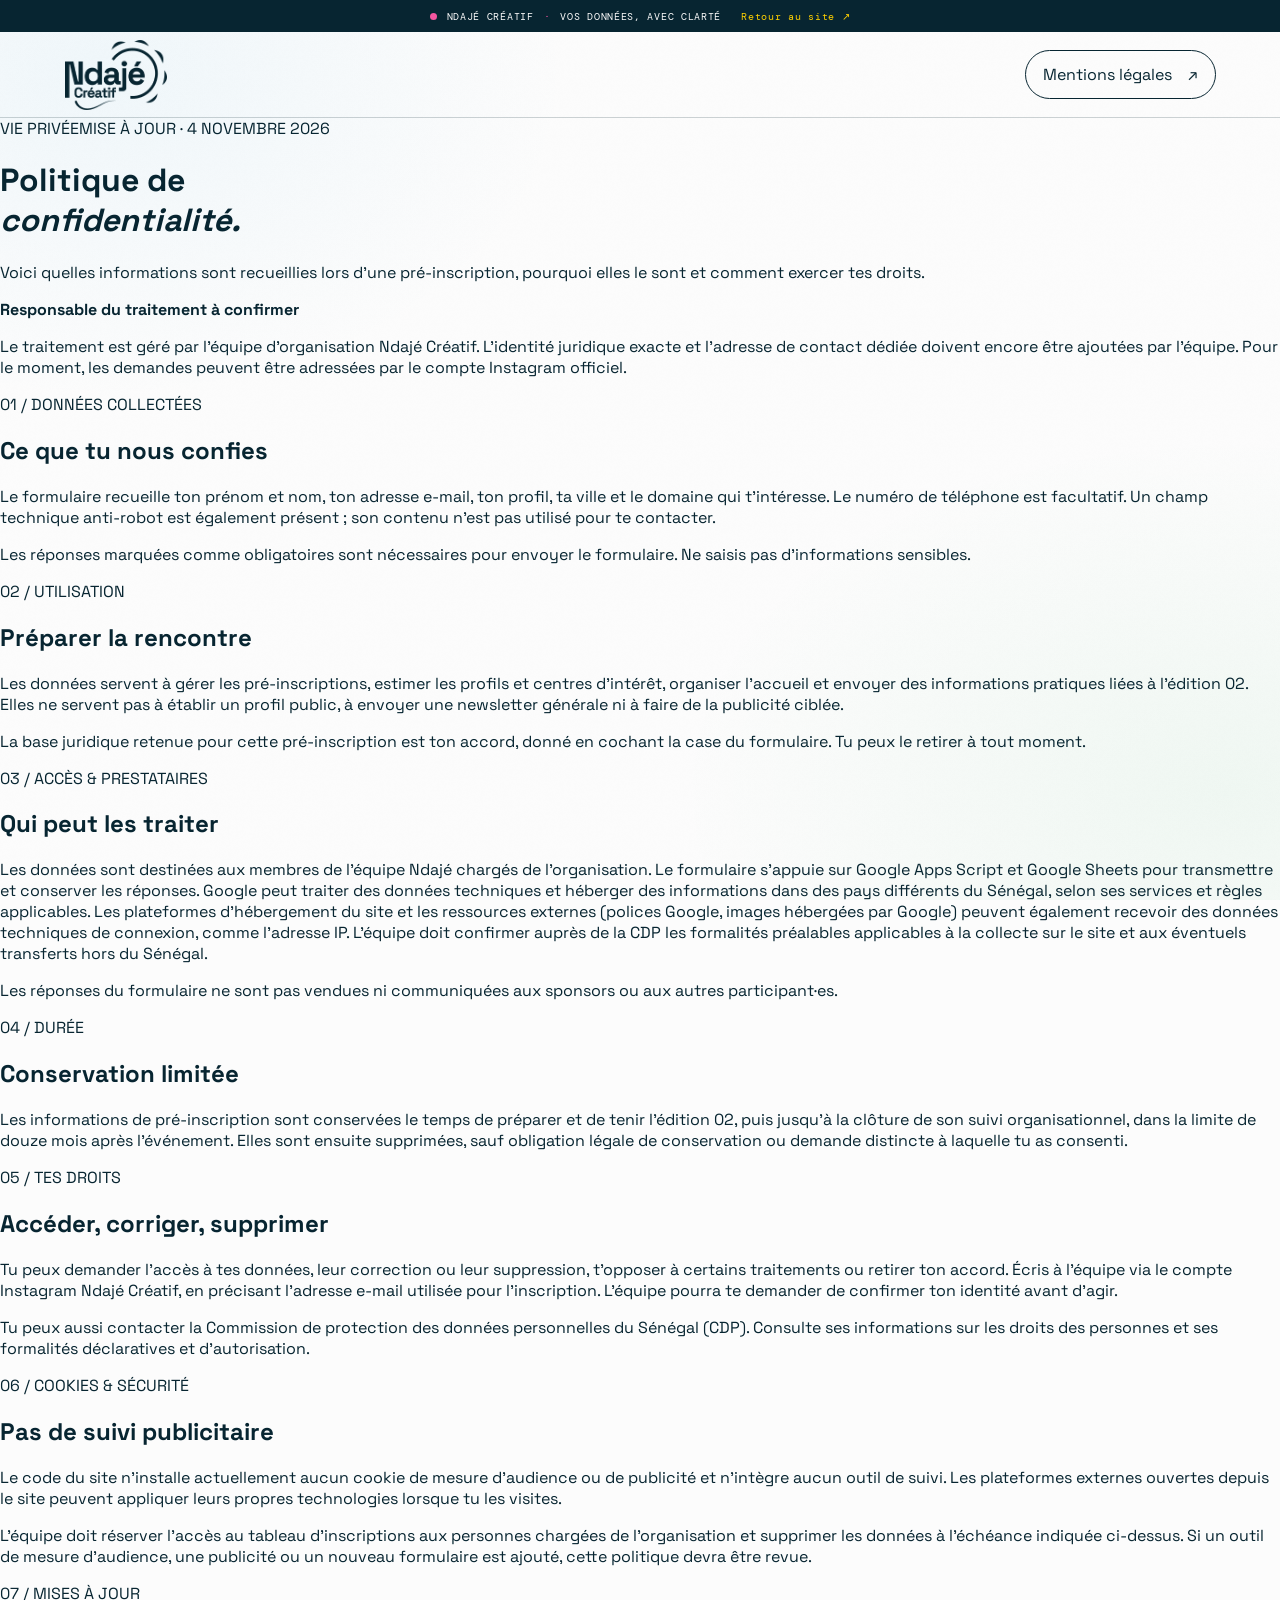
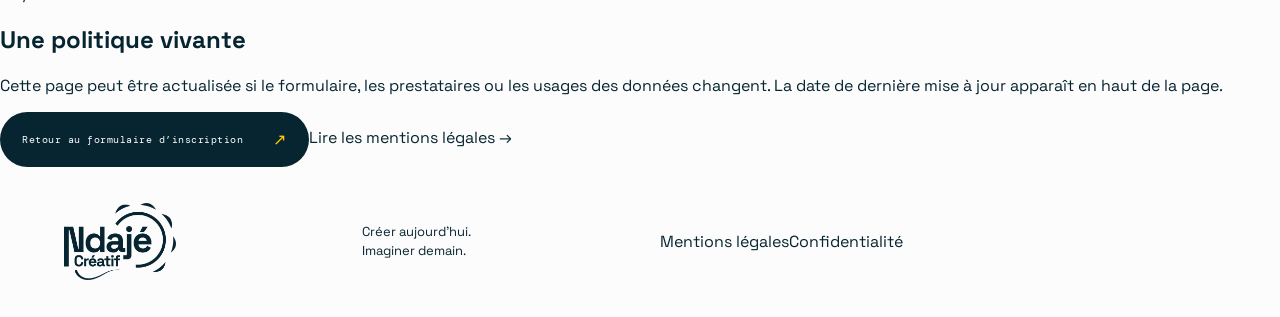
==== confidentialite.html @ 8e566f30 "Add privacy policy page" ====
<!doctype html>
<html lang="fr">
<head>
  <meta charset="utf-8">
  <meta name="viewport" content="width=device-width, initial-scale=1">
  <meta name="theme-color" content="#072531">
  <meta name="description" content="Politique de confidentialité et données collectées pour les pré-inscriptions Ndajé Créatif.">
  <title>Confidentialité — Ndajé Créatif</title>
  <link rel="icon" type="image/png" sizes="256x256" href="assets/favicon.png">
  <link rel="preconnect" href="https://fonts.googleapis.com">
  <link rel="preconnect" href="https://fonts.gstatic.com" crossorigin>
  <link href="https://fonts.googleapis.com/css2?family=DM+Mono:wght@400;500&family=Space+Grotesk:wght@400;500;600;700&display=swap" rel="stylesheet">
  <link rel="stylesheet" href="styles.css">
  <link rel="stylesheet" href="photos.css">
  <link rel="stylesheet" href="legal.css">
</head>
<body class="legal-page">
  <div class="announcement"><span class="dot"></span> NDAJÉ CRÉATIF <span class="announce-divider">·</span> VOS DONNÉES, AVEC CLARTÉ <a href="index.html">Retour au site ↗</a></div>
  <header class="site-header legal-header"><a class="wordmark" href="index.html" aria-label="Ndajé Créatif, accueil"><img src="assets/ndaje-logo.png" alt="Ndajé Créatif"></a><a class="nav-cta" href="mentions-legales.html">Mentions légales <span aria-hidden="true">↗</span></a></header>
  <main class="legal-main">
    <div class="legal-kicker"><span>VIE PRIVÉE</span><span>MISE À JOUR · 4 NOVEMBRE 2026</span></div>
    <h1>Politique de<br><em>confidentialité.</em></h1>
    <p class="legal-intro">Voici quelles informations sont recueillies lors d’une pré-inscription, pourquoi elles le sont et comment exercer tes droits.</p>
    <aside class="legal-notice"><strong>Responsable du traitement à confirmer</strong><p>Le traitement est géré par l’équipe d’organisation Ndajé Créatif. L’identité juridique exacte et l’adresse de contact dédiée doivent encore être ajoutées par l’équipe. Pour le moment, les demandes peuvent être adressées par le <a href="https://www.instagram.com/ndajecreatif/" target="_blank" rel="noopener noreferrer">compte Instagram officiel</a>.</p></aside>
    <section class="legal-block"><span>01 / DONNÉES COLLECTÉES</span><div><h2>Ce que tu nous confies</h2><p>Le formulaire recueille ton prénom et nom, ton adresse e-mail, ton profil, ta ville et le domaine qui t’intéresse. Le numéro de téléphone est facultatif. Un champ technique anti-robot est également présent ; son contenu n’est pas utilisé pour te contacter.</p><p>Les réponses marquées comme obligatoires sont nécessaires pour envoyer le formulaire. Ne saisis pas d’informations sensibles.</p></div></section>
    <section class="legal-block"><span>02 / UTILISATION</span><div><h2>Préparer la rencontre</h2><p>Les données servent à gérer les pré-inscriptions, estimer les profils et centres d’intérêt, organiser l’accueil et envoyer des informations pratiques liées à l’édition 02. Elles ne servent pas à établir un profil public, à envoyer une newsletter générale ni à faire de la publicité ciblée.</p><p>La base juridique retenue pour cette pré-inscription est ton accord, donné en cochant la case du formulaire. Tu peux le retirer à tout moment.</p></div></section>
    <section class="legal-block"><span>03 / ACCÈS & PRESTATAIRES</span><div><h2>Qui peut les traiter</h2><p>Les données sont destinées aux membres de l’équipe Ndajé chargés de l’organisation. Le formulaire s’appuie sur Google Apps Script et Google Sheets pour transmettre et conserver les réponses. Google peut traiter des données techniques et héberger des informations dans des pays différents du Sénégal, selon ses services et règles applicables. Les plateformes d’hébergement du site et les ressources externes (polices Google, images hébergées par Google) peuvent également recevoir des données techniques de connexion, comme l’adresse IP. L’équipe doit confirmer auprès de la CDP les formalités préalables applicables à la collecte sur le site et aux éventuels transferts hors du Sénégal.</p><p>Les réponses du formulaire ne sont pas vendues ni communiquées aux sponsors ou aux autres participant·es.</p></div></section>
    <section class="legal-block"><span>04 / DURÉE</span><div><h2>Conservation limitée</h2><p>Les informations de pré-inscription sont conservées le temps de préparer et de tenir l’édition 02, puis jusqu’à la clôture de son suivi organisationnel, dans la limite de douze mois après l’événement. Elles sont ensuite supprimées, sauf obligation légale de conservation ou demande distincte à laquelle tu as consenti.</p></div></section>
    <section class="legal-block"><span>05 / TES DROITS</span><div><h2>Accéder, corriger, supprimer</h2><p>Tu peux demander l’accès à tes données, leur correction ou leur suppression, t’opposer à certains traitements ou retirer ton accord. Écris à l’équipe via le <a href="https://www.instagram.com/ndajecreatif/" target="_blank" rel="noopener noreferrer">compte Instagram Ndajé Créatif</a>, en précisant l’adresse e-mail utilisée pour l’inscription. L’équipe pourra te demander de confirmer ton identité avant d’agir.</p><p>Tu peux aussi contacter la <a href="https://www.cdp.sn/" target="_blank" rel="noopener noreferrer">Commission de protection des données personnelles du Sénégal (CDP)</a>. Consulte ses <a href="https://www.cdp.sn/particulier/comprendre-vos-droits" target="_blank" rel="noopener noreferrer">informations sur les droits des personnes</a> et ses <a href="https://www.cdp.sn/conformite/formalites" target="_blank" rel="noopener noreferrer">formalités déclaratives et d’autorisation</a>.</p></div></section>
    <section class="legal-block"><span>06 / COOKIES & SÉCURITÉ</span><div><h2>Pas de suivi publicitaire</h2><p>Le code du site n’installe actuellement aucun cookie de mesure d’audience ou de publicité et n’intègre aucun outil de suivi. Les plateformes externes ouvertes depuis le site peuvent appliquer leurs propres technologies lorsque tu les visites.</p><p>L’équipe doit réserver l’accès au tableau d’inscriptions aux personnes chargées de l’organisation et supprimer les données à l’échéance indiquée ci-dessus. Si un outil de mesure d’audience, une publicité ou un nouveau formulaire est ajouté, cette politique devra être revue.</p></div></section>
    <section class="legal-block"><span>07 / MISES À JOUR</span><div><h2>Une politique vivante</h2><p>Cette page peut être actualisée si le formulaire, les prestataires ou les usages des données changent. La date de dernière mise à jour apparaît en haut de la page.</p></div></section>
    <div class="legal-end"><a class="button-link" href="index.html#inscription">Retour au formulaire d’inscription <span aria-hidden="true">↗</span></a><a class="legal-back" href="mentions-legales.html">Lire les mentions légales →</a></div>
  </main>
  <footer class="site-footer legal-footer"><a class="wordmark" href="index.html"><img src="assets/ndaje-logo.png" alt="Ndajé Créatif"></a><p>Créer aujourd’hui.<br>Imaginer demain.</p><nav class="footer-legal" aria-label="Informations légales"><a href="mentions-legales.html">Mentions légales</a><a href="confidentialite.html" aria-current="page">Confidentialité</a></nav></footer>
</body>
</html>
---- styles.css ----
:root{--paper:#f5f0e9;--ink:#17151b;--pink:#f456a0;--yellow:#f4ef39;--blue:#5555e7;--green:#61e8ad;--line:rgba(23,21,27,.2);--mono:"DM Mono",monospace;--display:"Space Grotesk",Arial,sans-serif}*{box-sizing:border-box}html{scroll-behavior:smooth}body{margin:0;background:var(--paper);color:var(--ink);font-family:var(--display);-webkit-font-smoothing:antialiased}a{color:inherit;text-decoration:none}.announcement{min-height:32px;background:var(--ink);color:var(--paper);display:flex;align-items:center;justify-content:center;gap:10px;padding:6px 16px;font:10px var(--mono);letter-spacing:.07em}.announcement a{color:var(--yellow);margin-left:10px}.dot{width:7px;height:7px;background:var(--pink);border-radius:50%}.announce-divider{color:var(--pink)}.site-header{height:86px;padding:0 5vw;display:flex;align-items:center;justify-content:space-between;border-bottom:1px solid var(--line);position:relative;z-index:5}.wordmark{font-weight:700;font-size:21px;line-height:.78;letter-spacing:-1.7px}.wordmark span{color:var(--pink);font-size:14px;vertical-align:top;margin-left:3px}.main-nav{display:flex;align-items:center;gap:clamp(20px,3.6vw,58px);font-size:13px;font-weight:600}.main-nav a:not(.nav-cta):hover,.text-link:hover{color:var(--blue)}.nav-cta{border:1px solid var(--ink);padding:13px 17px;border-radius:30px}.nav-cta span{margin-left:12px}.menu-toggle{display:none}.hero{min-height:660px;padding:30px 5vw 24px;position:relative;overflow:hidden;display:flex;flex-direction:column}.hero-topline,.hero-foot,.section-label{font:10px var(--mono);letter-spacing:.08em;display:flex;justify-content:space-between;position:relative;z-index:2}.hero-copy{position:relative;z-index:2;margin:auto 0;width:64%}.eyebrow{font:10px var(--mono);letter-spacing:.1em;margin:0 0 17px}.hero h1{font-size:clamp(76px,12vw,178px);line-height:.79;letter-spacing:-.105em;margin:0;font-weight:700;position:relative}.outline-word{color:transparent;-webkit-text-stroke:2px var(--ink)}.asterisk{font-size:.37em;color:var(--pink);vertical-align:top;letter-spacing:0;margin-left:10px}.hero-bottom{display:flex;align-items:center;gap:6vw;margin-top:42px}.hero-bottom p{font-size:15px;line-height:1.5;max-width:295px;margin:0}.round-link{width:82px;height:82px;background:var(--yellow);border-radius:50%;display:flex;align-items:center;justify-content:center;position:relative;font-size:10px;line-height:1.15;text-align:center;transform:rotate(-10deg);transition:transform .25s}.round-link:hover{transform:rotate(0) scale(1.07)}.round-link b{position:absolute;bottom:8px;font-size:18px}.hero-art{position:absolute;width:47vw;height:470px;right:-3vw;top:113px;transform:rotate(-8deg)}.art-sun{width:290px;height:290px;border-radius:50%;position:absolute;right:14%;top:14%;background:var(--pink)}.art-orbit{position:absolute;border:1px solid var(--ink);border-radius:50%;width:100%;height:48%;top:35%;left:-2%;transform:rotate(28deg)}.orbit-two{transform:rotate(-31deg);height:62%;top:26%;left:2%;border-style:dashed}.art-word{position:absolute;font-size:clamp(24px,4.6vw,66px);font-weight:700;letter-spacing:-.08em}.word-one{top:27%;left:12%;transform:rotate(-16deg)}.word-two{bottom:16%;right:2%;color:var(--blue);transform:rotate(8deg)}.art-sticker{position:absolute;top:8%;right:2%;background:var(--yellow);padding:17px 20px;border-radius:50%;font:9px/1.45 var(--mono);text-align:center;transform:rotate(10deg)}.art-sticker span{font-size:18px;display:block}.art-star{position:absolute;left:15%;bottom:4%;font-size:58px;color:var(--blue)}.hero-foot{margin-top:auto}.section-pad{padding:38px 5vw 100px}.section-label{border-top:1px solid var(--line);padding-top:13px}.intro{padding-top:38px;padding-bottom:80px}.intro-grid{display:grid;grid-template-columns:1.2fr .8fr;gap:10%;padding:90px 0 86px;align-items:center}.intro h2,.experience h2,.edition h2,.next-content h2{font-size:clamp(52px,8vw,112px);line-height:.86;letter-spacing:-.09em;margin:0}.intro h2 em,.next-content h2 em{font-style:normal;color:var(--blue)}.intro-copy{max-width:410px}.lead{font-size:clamp(20px,2.3vw,29px);line-height:1.2;letter-spacing:-.045em;margin:0 0 18px}.intro-copy>p:not(.lead),.edition-content>p:not(.lead){font-size:14px;line-height:1.7;max-width:410px}.text-link{display:inline-flex;align-items:center;gap:18px;font:10px var(--mono);letter-spacing:.04em;border-bottom:1px solid currentColor;padding:12px 0 8px;margin-top:19px}.text-link span{font-size:16px}.marquee{background:var(--pink);overflow:hidden;white-space:nowrap;padding:16px 0;font-size:18px;font-weight:700;letter-spacing:.02em;margin:0 -5vw}.marquee div{animation:marquee 24s linear infinite}.marquee b{color:var(--paper);padding:0 20px}@keyframes marquee{to{transform:translateX(-25%)}}.experience{background:var(--ink);color:var(--paper);padding-bottom:92px}.light{border-color:rgba(245,240,233,.27)}.experience-head{display:flex;align-items:flex-end;justify-content:space-between;padding:72px 0 50px}.experience h2 span{color:var(--yellow)}.experience-head>p{font-size:14px;line-height:1.6;margin:0 6% 4px 0}.experience-grid{display:grid;grid-template-columns:repeat(3,1fr);gap:14px}.exp-card{min-height:370px;padding:20px 22px 18px;color:var(--ink);display:flex;flex-direction:column;position:relative;overflow:hidden}.exp-pink{background:var(--pink)}.exp-yellow{background:var(--yellow)}.exp-blue{background:#9290ff}.card-index,.card-bottom{font:9px var(--mono);letter-spacing:.06em}.card-symbol{font-size:66px;line-height:1;margin:37px 0 15px}.exp-card h3{font-size:clamp(24px,3vw,39px);line-height:.96;letter-spacing:-.07em;margin:0 0 12px}.exp-card p{font-size:13px;line-height:1.5;max-width:260px;margin:0}.card-bottom{margin-top:auto;padding-top:22px}.experience-note{font:10px var(--mono);letter-spacing:.07em;margin-top:25px;display:flex;align-items:center;gap:10px}.experience-note span{color:var(--pink);font-size:18px}.edition{padding-bottom:92px}.edition-grid{display:grid;grid-template-columns:1fr 1fr;gap:10%;padding:74px 0 58px;align-items:center}.edition-title{position:relative}.edition-title h2{font-size:clamp(72px,12vw,156px)}.edition-title h2 span{color:var(--pink)}.edition-stamp{position:absolute;left:48%;top:42%;width:106px;height:106px;border:1px solid var(--ink);border-radius:50%;display:flex;align-items:center;justify-content:center;flex-direction:column;text-align:center;font:9px/1.4 var(--mono);transform:rotate(12deg)}.edition-stamp b{font-size:20px;color:var(--blue)}.edition-content{padding-top:20px}.memory-strip{display:grid;grid-template-columns:repeat(4,1fr);gap:10px}.memory-tile{height:210px;padding:14px;display:flex;flex-direction:column;justify-content:space-between;position:relative;overflow:hidden}.memory-tile>span{font:9px var(--mono)}.memory-tile b{font-size:clamp(17px,2.5vw,31px);line-height:.95;letter-spacing:-.06em;position:relative;z-index:1}.memory-tile i{font-style:normal;font-size:92px;position:absolute;right:-5px;bottom:8px;opacity:.2}.tile-1{background:var(--yellow)}.tile-2{background:var(--blue);color:white}.tile-3{background:var(--green)}.tile-4{background:var(--pink)}.next-edition{background:var(--yellow);min-height:610px;position:relative;overflow:hidden;display:flex;flex-direction:column}.next-edition .section-label{border-color:rgba(23,21,27,.35)}.next-content{margin:auto;max-width:680px;text-align:center;padding:70px 0;position:relative;z-index:1}.next-content .eyebrow{margin-bottom:24px}.next-content h2{font-size:clamp(65px,10vw,130px)}.next-content p:not(.eyebrow){max-width:430px;margin:25px auto;font-size:15px;line-height:1.6}.button-link{display:inline-flex;gap:30px;align-items:center;background:var(--ink);color:var(--paper);padding:17px 22px;border-radius:40px;font:10px var(--mono);letter-spacing:.05em;transition:transform .2s}.button-link:hover{transform:translateY(-3px)}.button-link span{color:var(--yellow);font-size:16px}.next-content small{display:block;font:9px var(--mono);margin-top:18px;letter-spacing:.06em}.next-shape{position:absolute;line-height:1}.shape-a{font-size:210px;color:var(--pink);left:-30px;top:25%}.shape-b{font-size:230px;color:var(--blue);right:-20px;bottom:7%;transform:rotate(-15deg)}.next-bottom{display:flex;justify-content:space-between;font:9px var(--mono);letter-spacing:.07em}.site-footer{padding:36px 5vw;display:grid;grid-template-columns:1fr 1fr 2fr;align-items:center;gap:20px;background:var(--paper)}.site-footer>p{font-size:13px;line-height:1.4}.footer-links{display:flex;justify-content:flex-end;gap:22px;font:9px var(--mono)}.footer-note{grid-column:1/-1;border-top:1px solid var(--line);padding-top:12px;font:9px var(--mono);letter-spacing:.07em}
@media(max-width:760px){.announcement{font-size:8px;gap:6px}.announcement a{margin-left:2px}.site-header{height:72px;padding:0 6vw}.menu-toggle{display:flex;align-items:center;gap:5px;flex-direction:column;background:none;border:0;font:9px var(--mono);padding:8px;z-index:7}.menu-toggle span{width:23px;height:1px;background:var(--ink)}.main-nav{display:none;position:absolute;top:71px;left:0;right:0;background:var(--paper);padding:24px 6vw 30px;align-items:flex-start;flex-direction:column;border-bottom:1px solid var(--line);gap:21px}.main-nav.is-open{display:flex}.nav-cta{margin-top:4px}.hero{min-height:0;padding:24px 6vw 20px}.hero-topline,.hero-foot{font-size:8px}.hero-copy{width:100%;margin:48px 0 30px}.hero h1{font-size:clamp(61px,14.3vw,100px);line-height:.84;letter-spacing:-.09em}.hero-bottom{margin-top:24px;justify-content:space-between;gap:14px}.hero-bottom p{font-size:13px;max-width:245px}.round-link{width:66px;height:66px;flex:none;font-size:9px}.section-pad{padding:30px 6vw 72px}.section-label{font-size:8px;gap:12px}.intro-grid{grid-template-columns:1fr;gap:28px;padding:63px 0}.intro h2,.experience h2,.edition h2,.next-content h2{font-size:clamp(53px,13.7vw,84px)}.intro-copy{max-width:100%}.lead{font-size:22px}.marquee{font-size:15px}.experience-head{padding:60px 0 36px;align-items:flex-start;flex-direction:column;gap:24px}.experience-head>p{margin:0}.experience-grid{grid-template-columns:1fr}.exp-card{min-height:300px;padding:17px}.card-symbol{font-size:54px;margin:25px 0 13px}.exp-card h3{font-size:34px}.edition-grid{grid-template-columns:1fr;gap:34px;padding:56px 0 38px}.edition-title h2{font-size:clamp(78px,20vw,120px)}.edition-stamp{left:52%;top:43%;width:82px;height:82px;font-size:7px}.edition-stamp b{font-size:17px}.memory-strip{grid-template-columns:repeat(2,minmax(0,1fr))}.memory-tile{height:160px;padding:12px}.memory-tile b{font-size:clamp(21px,6vw,27px)}.next-edition{min-height:560px;padding-left:6vw;padding-right:6vw}.next-content{padding:65px 0}.next-content h2{font-size:clamp(60px,14vw,94px)}.next-content p:not(.eyebrow){font-size:14px}.shape-a{font-size:clamp(90px,27vw,130px);left:-18px;top:12%}.shape-b{font-size:clamp(100px,29vw,140px);right:-22px;bottom:8%}.next-bottom{font-size:7px;gap:10px}.site-footer{padding:30px 6vw;grid-template-columns:1fr 1fr}.site-footer>p{grid-column:2;grid-row:1}.footer-links{grid-column:1/-1;justify-content:flex-start;flex-wrap:wrap}.footer-note{grid-column:1/-1}}@media(prefers-reduced-motion:reduce){*,*::before,*::after{scroll-behavior:auto!important;animation-duration:.01ms!important;animation-iteration-count:1!important;transition-duration:.01ms!important}}

.hero-cta{font-size:11px;padding:19px 25px;flex:none;box-shadow:5px 5px 0 var(--pink)}.hero-cta:hover{transform:translateY(-3px);box-shadow:5px 8px 0 var(--pink)}@media(max-width:760px){.hero-bottom{flex-wrap:wrap}.hero-bottom p{flex:1 1 180px}.hero-cta{margin:6px 5px 0 auto;padding:16px 21px;font-size:10px}}

/* Hero registration CTA: a clear primary action on desktop and mobile. */
.hero-bottom{align-items:flex-start;flex-direction:column;gap:22px;margin-top:34px}
.hero-bottom p{max-width:330px}
.hero-cta{min-width:270px;min-height:72px;justify-content:space-between;padding:12px 14px 12px 25px;background:var(--yellow);color:var(--ink);font:700 14px var(--mono);letter-spacing:.04em;border:2px solid var(--ink);box-shadow:7px 7px 0 var(--pink);transition:transform .2s,box-shadow .2s}
.hero-cta span{width:42px;height:42px;display:grid;place-items:center;border-radius:50%;background:var(--ink);color:var(--yellow);font-size:21px}
.hero-cta:hover{transform:translate(3px,3px);box-shadow:4px 4px 0 var(--pink)}
@media(max-width:760px){.hero-copy{margin:38px 0 30px}.hero-bottom{align-items:stretch;gap:18px;margin-top:25px}.hero-bottom p{flex:none;max-width:300px}.hero-cta{width:min(100%,340px);min-width:0;min-height:68px;margin:0;padding:10px 12px 10px 20px;font-size:13px}.hero-cta span{width:40px;height:40px}}
---- photos.css ----
/* Photo direction: real edition imagery framed with the existing brand colors. */
:root{--paper:#FCFCFC;--ink:#072531;--pink:#F456A0;--yellow:#FED000;--blue:#4AB1E4;--green:#15A446;--red:#CE0F0F;--orange:#FF8A00;--violet:#6959E8;--line:rgba(7,37,49,.2)}
body{background:radial-gradient(ellipse at 8% 8%,rgba(74,177,228,.07),transparent 28%),radial-gradient(ellipse at 96% 88%,rgba(21,164,70,.055),transparent 32%),var(--paper);background-attachment:fixed;color:var(--ink)}
body::after{content:"";position:fixed;inset:0;z-index:90;pointer-events:none;background-image:url("assets/grain.svg");background-size:180px 180px;opacity:.12;mix-blend-mode:multiply}
.announcement{background:var(--ink)}
.hero{background:radial-gradient(ellipse at 78% 42%,rgba(74,177,228,.16),transparent 39%),radial-gradient(ellipse at 20% 16%,rgba(254,208,0,.12),transparent 28%),transparent}
.experience{background:radial-gradient(ellipse at 100% 0%,rgba(74,177,228,.16),transparent 33%),radial-gradient(ellipse at 0% 92%,rgba(21,164,70,.1),transparent 31%),var(--ink)}
.exp-pink{background:linear-gradient(140deg,#FF70B3 0%,var(--pink) 58%,#E93891 100%)}
.exp-yellow,.tile-1{background:linear-gradient(140deg,#FFE76A 0%,var(--yellow) 72%,#F8B916 100%)}
.exp-blue,.tile-2{background:linear-gradient(140deg,#81D6FF 0%,var(--blue) 85%);color:var(--ink)}
.tile-3{background:linear-gradient(140deg,#4DCD75 0%,var(--green) 80%)}
.tile-4{background:linear-gradient(140deg,#FF8557 0%,var(--pink) 88%)}
.next-edition{background:radial-gradient(ellipse at 8% 96%,rgba(255,138,0,.19),transparent 34%),linear-gradient(145deg,#FFE86A 0%,var(--yellow) 76%,#FFC52F 100%)}
.album-day-two .album-cover,.album-day-two-art{background:linear-gradient(135deg,#FF9A19 0%,var(--orange) 54%,var(--red) 130%)}
.album-day-two-art:before,.album-day-two-art:after{border-color:var(--ink)}
.album-day-two .album-meta h3{color:var(--red)}
.hero-photo-frame{background:linear-gradient(140deg,#FFE76A 0%,var(--yellow) 78%,#FF9A19 130%)}
.hero-photo-sticker{background:var(--violet)}
.nav-cta:focus-visible,.main-nav a:focus-visible,.button-link:focus-visible,.text-link:focus-visible,.album-card:focus-visible{outline:3px solid var(--blue);outline-offset:4px}
.hero-art{width:43vw;height:440px;right:-1vw;top:135px;transform:none}
.hero-photo-frame{position:absolute;top:13%;left:5%;width:88%;aspect-ratio:1.5;background:var(--yellow);padding:10px 10px 36px;transform:rotate(4deg);box-shadow:12px 14px 0 var(--pink)}
.hero-photo{display:block;width:100%;height:100%;object-fit:cover;object-position:center 42%;filter:saturate(.88)}
.hero-photo-tag{position:absolute;bottom:9px;left:14px;font:9px var(--mono);letter-spacing:.07em}.hero-photo-tag b{color:var(--blue);font-size:14px;margin:0 5px}
.hero-photo-sticker{position:absolute;right:-1%;top:1%;width:104px;height:104px;border-radius:50%;background:var(--blue);color:var(--paper);display:flex;align-items:center;justify-content:center;flex-direction:column;text-align:center;font:8px/1.5 var(--mono);transform:rotate(9deg);z-index:2}.hero-photo-sticker span{font-size:17px;color:var(--yellow)}
.hero-photo-star{position:absolute;left:0;bottom:4%;font-size:53px;color:var(--pink);z-index:2}
.photo-story{padding-bottom:88px}.photo-story-head{display:flex;align-items:flex-end;justify-content:space-between;padding:65px 0 38px}.photo-story-head h2{font-size:clamp(56px,8vw,108px);line-height:.85;letter-spacing:-.09em;margin:0}.photo-story-head h2 em{font-style:normal;color:var(--blue)}.photo-story-head>p{max-width:270px;font-size:14px;line-height:1.55;margin:0 7% 5px 20px}.photo-grid{display:grid;grid-template-columns:1.25fr .75fr;gap:12px}.photo-grid figure{position:relative;margin:0;overflow:hidden;background:var(--ink);min-height:0}.photo-grid img{width:100%;height:100%;display:block;object-fit:cover;transition:transform .5s}.photo-grid figure:hover img{transform:scale(1.035)}.photo-main{aspect-ratio:1.32}.photo-side{display:grid;grid-template-rows:1fr 1fr;gap:12px}.photo-side figure{min-height:210px}.photo-side img{position:absolute;inset:0}.photo-grid figcaption{position:absolute;left:0;right:0;bottom:0;padding:42px 18px 16px;color:white;background:linear-gradient(transparent,rgba(0,0,0,.74));display:flex;flex-direction:column;gap:6px}.photo-grid figcaption span{font:8px var(--mono);letter-spacing:.08em}.photo-grid figcaption b{font-size:clamp(16px,2vw,24px);line-height:1.05;letter-spacing:-.04em}.photo-grid figcaption i{font-style:normal;color:var(--yellow);padding-left:6px}.gallery-source{margin-top:22px}
@media(max-width:760px){.hero-art{width:78vw;height:290px;right:-15vw;top:260px;opacity:.96}.hero-photo-frame{top:12%;left:5%;width:88%;padding:7px 7px 28px;box-shadow:8px 9px 0 var(--pink)}.hero-photo-tag{font-size:7px;bottom:6px;left:9px}.hero-photo-sticker{width:76px;height:76px;font-size:6px;right:0}.hero-photo-star{font-size:38px}.photo-story{padding-bottom:72px}.photo-story-head{align-items:flex-start;flex-direction:column;gap:20px;padding:52px 0 28px}.photo-story-head h2{font-size:clamp(58px,15vw,84px)}.photo-story-head>p{margin:0;max-width:300px}.photo-grid{grid-template-columns:1fr}.photo-main{aspect-ratio:1.08}.photo-side{grid-template-columns:1fr 1fr;grid-template-rows:auto;gap:8px}.photo-side figure{aspect-ratio:.78;min-height:170px}.photo-grid figcaption{padding:35px 10px 12px}.photo-grid figcaption span{font-size:7px}.photo-grid figcaption b{font-size:16px}.gallery-source{font-size:8px;gap:8px}}
.album-heading{border-top:1px solid var(--line);padding-top:12px;margin-top:62px;display:flex;justify-content:space-between;font:9px var(--mono);letter-spacing:.08em}.album-grid{display:grid;grid-template-columns:1fr 1fr;gap:14px;margin-top:18px}.album-card{display:block;min-width:0}.album-cover{height:clamp(210px,31vw,420px);position:relative;overflow:hidden;background:var(--blue)}.album-cover img{width:100%;height:100%;object-fit:cover;object-position:center 47%;display:block;transition:transform .45s}.album-card:hover .album-cover img{transform:scale(1.035)}.album-number{position:absolute;left:17px;top:13px;color:white;font:10px var(--mono);mix-blend-mode:difference}.album-arrow{position:absolute;right:14px;top:14px;width:42px;height:42px;border-radius:50%;background:var(--yellow);display:grid;place-items:center;font-size:20px;transition:transform .2s}.album-card:hover .album-arrow{transform:rotate(45deg)}.album-day-two .album-cover{background:var(--pink)}.album-day-two-art{position:absolute;inset:0;background:var(--pink);display:flex;align-items:center;justify-content:center;color:var(--ink);overflow:hidden}.album-day-two-art:before,.album-day-two-art:after{content:"";position:absolute;width:75%;aspect-ratio:1;border:1px solid var(--ink);border-radius:50%;transform:rotate(-20deg)}.album-day-two-art:after{transform:rotate(35deg);width:95%;border-style:dashed}.album-day-two-art span{position:absolute;left:10%;top:17%;font:11px var(--mono);letter-spacing:.12em}.album-day-two-art b{font-size:clamp(130px,25vw,330px);line-height:.8;letter-spacing:-.12em;z-index:1}.album-day-two-art i{position:absolute;right:11%;bottom:6%;font-style:normal;font-size:clamp(54px,9vw,120px);color:var(--yellow);-webkit-text-stroke:1px var(--ink)}.album-meta{display:flex;align-items:flex-end;justify-content:space-between;gap:16px;padding:16px 2px 0}.album-meta>div>span{font:8px var(--mono);letter-spacing:.08em}.album-meta h3{font-size:clamp(23px,3vw,39px);letter-spacing:-.07em;line-height:.9;margin:9px 0 0}.album-meta>b{font:8px var(--mono);white-space:nowrap;padding-bottom:3px}.album-day-two .album-meta h3{color:var(--blue)}
@media(max-width:760px){.album-heading{font-size:7px;gap:12px}.album-grid{grid-template-columns:1fr;gap:28px}.album-cover{height:clamp(230px,72vw,360px)}.album-day-two-art b{font-size:clamp(180px,55vw,300px)}.album-meta h3{font-size:32px}.album-meta>b{font-size:7px}}

/* Hero: make the first edition photograph a true focal point. */
@media(min-width:761px){
  .hero{min-height:760px;padding-top:28px;padding-bottom:24px}
  .hero-copy{width:54%;margin:auto 0}
  .hero h1{font-size:clamp(76px,9.2vw,138px)}
  .hero-art{width:61vw;height:590px;right:-2vw;top:112px}
  .hero-photo-frame{top:7%;left:3%;width:94%;aspect-ratio:1.48;padding:12px 12px 40px;transform:rotate(2deg);box-shadow:14px 16px 0 var(--pink)}
  .hero-photo{object-position:center 42%;filter:saturate(.96)}
  .hero-photo-sticker{width:116px;height:116px;right:-1%;top:0}
  .hero-photo-star{left:0;bottom:1%;font-size:62px}
}
@media(max-width:760px){
  .hero{min-height:900px;padding-bottom:20px}
  .hero-copy{margin:57px 0 0;width:100%}
  .hero h1{font-size:clamp(64px,14.5vw,104px)}
  .hero-art{width:100%;height:350px;right:0;top:495px;opacity:1}
  .hero-photo-frame{top:5%;left:2%;width:96%;aspect-ratio:1.42;padding:8px 8px 30px;transform:rotate(1.5deg);box-shadow:9px 11px 0 var(--pink)}
  .hero-photo-sticker{width:82px;height:82px;top:0;right:0}
  .hero-photo-star{left:-1%;bottom:3%;font-size:42px}
  .hero-foot{position:relative;z-index:2}
}

/* Editorial magazine composition: headline and archive image share a clear grid. */
@media(min-width:761px){
  .hero{display:grid;grid-template-columns:minmax(0,.9fr) minmax(0,1.1fr);grid-template-rows:auto 1fr auto;column-gap:clamp(24px,4vw,64px);min-height:790px;padding:28px 5vw 24px}
  .hero-topline{grid-column:1/-1;grid-row:1}
  .hero-copy{grid-column:1;grid-row:2;width:auto;align-self:center;margin:45px 0 55px}
  .hero h1{font-size:clamp(64px,7.5vw,112px);line-height:.82;letter-spacing:-.105em}
  .hero-bottom{align-items:flex-start;gap:24px;margin-top:34px}
  .hero-bottom p{max-width:260px}
  .hero-art{position:relative;grid-column:2;grid-row:2;align-self:center;width:100%;height:auto;aspect-ratio:1.45;right:auto;top:auto;overflow:visible}
  .hero-photo-frame{top:3%;left:1%;width:96%;aspect-ratio:1.45;padding:11px 11px 38px;transform:rotate(1.5deg);box-shadow:13px 15px 0 var(--pink)}
  .hero-photo-sticker{width:112px;height:112px;top:-2%;right:-1%}
  .hero-photo-star{left:-2%;bottom:0;font-size:58px}
  .hero-foot{grid-column:1/-1;grid-row:3}
}
@media(max-width:760px){
  .hero{display:grid;grid-template-columns:minmax(0,1fr);grid-template-rows:auto auto auto auto;min-height:0;row-gap:0;padding:24px 6vw 20px}
  .hero-topline{grid-row:1}
  .hero-copy{grid-row:2;width:auto;margin:48px 0 30px}
  .hero h1{font-size:clamp(66px,14.5vw,100px);line-height:.84}
  .hero-art{grid-row:3;position:relative;width:100%;height:auto;aspect-ratio:1.32;right:auto;top:auto;opacity:1;margin:0 0 38px}
  .hero-photo-frame{top:3%;left:2%;width:96%;aspect-ratio:1.45;padding:8px 8px 30px;transform:rotate(1deg);box-shadow:8px 10px 0 var(--pink)}
  .hero-photo-sticker{width:78px;height:78px;top:-1%;right:0}
  .hero-photo-star{left:-1%;bottom:0;font-size:40px}
  .hero-foot{grid-row:4}
}

/* Small-screen refinements for narrow phones and touch navigation. */
@media(max-width:760px){
  html,body{width:100%;max-width:100%;overflow-x:hidden}
  .announcement{min-height:36px;flex-wrap:wrap;text-align:center;line-height:1.35;padding:7px 12px;row-gap:2px}
  .announcement a{white-space:nowrap}
  .site-header{min-width:0}
  .wordmark{font-size:19px}
  .main-nav{z-index:8;box-shadow:0 12px 20px rgba(7,37,49,.08)}
  .main-nav a{min-height:42px;display:flex;align-items:center}
  .main-nav .nav-cta{min-height:44px}
  .hero-topline,.hero-foot{gap:14px;font-size:7px;line-height:1.4}
  .hero-topline span:last-child,.hero-foot span:last-child{text-align:right}
  .hero-copy{min-width:0}
  .hero h1{max-width:100%;font-size:clamp(54px,13.5vw,94px);overflow-wrap:normal}
  .outline-word{-webkit-text-stroke-width:1.3px}
  .asterisk{margin-left:2px}
  .hero-bottom{align-items:center}
  .hero-bottom p{max-width:calc(100% - 84px);font-size:12px}
  .hero-art{min-width:0;aspect-ratio:1.3}
  .hero-photo-frame{aspect-ratio:1.42;padding:7px 7px 27px}
  .hero-photo{object-position:center 42%}
  .hero-photo-tag{font-size:6px;bottom:6px;left:9px}
  .hero-photo-sticker{width:66px;height:66px;font-size:5.5px}
  .hero-photo-star{font-size:34px}
  .intro h2,.experience h2,.edition h2,.next-content h2{overflow-wrap:normal}
  .intro-grid{padding:48px 0 52px}
  .text-link{max-width:100%;font-size:8px;gap:12px}
  .marquee{margin-left:-6vw;margin-right:-6vw;padding:13px 0;font-size:13px}
  .experience-head{padding-top:48px}
  .experience-grid{gap:10px}
  .exp-card{min-height:270px}
  .edition-grid{padding-top:45px;gap:22px}
  .edition-title h2{font-size:clamp(70px,19vw,112px)}
  .edition-stamp{left:auto;right:5%;top:42%;width:72px;height:72px;font-size:6px}
  .edition-stamp b{font-size:15px}
  .memory-strip{gap:8px}
  .memory-tile{height:145px;padding:10px}
  .memory-tile>span{font-size:7px}
  .memory-tile b{font-size:clamp(18px,5.7vw,24px)}
  .memory-tile i{font-size:70px}
  .photo-story-head{padding-top:44px}
  .photo-grid{gap:8px}
  .photo-main{aspect-ratio:1.05}
  .photo-side{gap:8px}
  .photo-side figure{min-height:0;aspect-ratio:.76}
  .photo-grid figcaption b{font-size:clamp(14px,4vw,17px)}
  .album-grid{gap:24px}
  .album-cover{height:clamp(210px,68vw,340px)}
  .album-meta{align-items:flex-start;flex-direction:column;gap:8px;padding-top:12px}
  .album-meta h3{font-size:clamp(25px,8vw,32px)}
  .next-edition{min-height:540px}
  .next-content{padding:52px 0}
  .next-content h2{font-size:clamp(55px,13vw,88px)}
  .next-content p:not(.eyebrow){max-width:32ch;font-size:13px}
  .button-link{max-width:100%;gap:14px;padding:15px 17px;font-size:8px}
  .shape-a{font-size:100px;left:-24px;top:12%;opacity:.8}
  .shape-b{font-size:110px;right:-27px;bottom:8%;opacity:.8}
  .next-bottom{flex-wrap:wrap;font-size:6px}
  .site-footer{grid-template-columns:1fr;gap:12px}
  .site-footer>p{grid-column:1;grid-row:auto;margin:0}
  .footer-links{grid-column:1;gap:14px}
  .footer-note{grid-column:1;font-size:7px;line-height:1.5}
}
@media(max-width:380px){
  .hero-topline,.hero-foot{font-size:6px}
  .hero h1{font-size:clamp(50px,12.7vw,62px)}
  .hero-bottom p{font-size:11px}
  .hero-photo-sticker{width:58px;height:58px;font-size:5px}
  .section-label{font-size:7px}
  .edition-title h2{font-size:70px}
  .edition-stamp{right:0;width:64px;height:64px}
  .memory-tile{height:132px}
  .memory-tile b{font-size:18px}
  .photo-side{grid-template-columns:1fr}
  .photo-side figure{aspect-ratio:1.25}
  .gallery-source{align-items:flex-start;flex-direction:column}
  .button-link{font-size:7px;letter-spacing:0;gap:10px}
}

/* Video chapter: one social Reel beside a bold gateway to the event replays. */
.video-story{background:radial-gradient(ellipse at 90% 15%,rgba(74,177,228,.12),transparent 32%),var(--paper)}
.video-story-head{display:flex;align-items:flex-end;justify-content:space-between;gap:28px;padding:65px 0 38px}
.video-story-head h2{font-size:clamp(56px,8vw,108px);line-height:.84;letter-spacing:-.09em;margin:0}
.video-story-head h2 em{font-style:normal;color:var(--violet)}
.video-story-head>p{max-width:280px;font-size:14px;line-height:1.55;margin:0 6% 5px 20px}
.video-grid{display:grid;grid-template-columns:minmax(260px,.82fr) minmax(0,1.18fr);align-items:stretch;gap:14px}
.reel-card{background:var(--ink);color:var(--paper);padding:14px;display:flex;flex-direction:column;min-width:0}
.reel-topline,.stream-card-top{display:flex;justify-content:space-between;gap:10px;font:8px var(--mono);letter-spacing:.07em}
.reel-topline{padding:2px 2px 12px}
.reel-topline b{color:var(--yellow);font-size:13px;margin-left:4px}
.reel-embed{width:min(100%,360px);aspect-ratio:9/16;margin:0 auto;background:#000;overflow:hidden}
.reel-embed iframe{display:block;width:100%;height:100%;border:0}
.reel-link{display:flex;justify-content:space-between;align-items:center;gap:12px;padding:14px 2px 1px;font:8px var(--mono);letter-spacing:.05em}
.reel-link span{color:var(--yellow);font-size:16px}
.stream-card{position:relative;overflow:hidden;min-height:100%;padding:18px 22px 24px;color:var(--ink);background:radial-gradient(ellipse at 84% 24%,rgba(255,255,255,.5),transparent 32%),linear-gradient(145deg,#4AB1E4 0%,#63A6CC 36%,#F456A0 100%);display:flex;flex-direction:column;transition:transform .25s}
.stream-card:hover{transform:translateY(-3px)}
.stream-card-top{position:relative;z-index:1}
.stream-graphic{position:relative;display:grid;place-items:center;min-height:230px;flex:1;overflow:hidden}
.stream-graphic>b{font-size:clamp(170px,23vw,310px);line-height:.75;letter-spacing:-.12em;z-index:1}
.stream-play{position:absolute;z-index:2;left:50%;top:50%;transform:translate(-50%,-50%);width:68px;height:68px;border-radius:50%;background:var(--yellow);display:grid;place-items:center;padding-left:4px;font-size:22px;box-shadow:0 0 0 9px rgba(7,37,49,.12)}
.stream-orbit{position:absolute;width:83%;height:55%;border:1px solid rgba(7,37,49,.75);border-radius:50%;transform:rotate(-24deg)}
.stream-orbit-two{width:96%;height:68%;transform:rotate(27deg);border-style:dashed}
.stream-graphic i{position:absolute;right:6%;bottom:9%;font-size:56px;color:var(--yellow);font-style:normal;z-index:1}
.stream-card-copy{position:relative;z-index:1;max-width:420px}
.stream-card-copy .eyebrow{font-size:8px;margin:0 0 14px}
.stream-card-copy h3{font-size:clamp(36px,5.5vw,68px);line-height:.88;letter-spacing:-.08em;margin:0 0 16px}
.stream-card-copy>p:not(.eyebrow){max-width:340px;font-size:13px;line-height:1.5;margin:0 0 22px}
.stream-cta{display:inline-flex;gap:20px;align-items:center;background:var(--ink);color:var(--paper);padding:13px 16px;border-radius:30px;font:8px var(--mono);letter-spacing:.05em}
.stream-cta b{color:var(--yellow);font-size:15px}
.video-story a:focus-visible{outline:3px solid var(--violet);outline-offset:4px}
@media(max-width:760px){
  .video-story-head{align-items:flex-start;flex-direction:column;gap:18px;padding:48px 0 28px}
  .video-story-head h2{font-size:clamp(56px,14vw,84px)}
  .video-story-head>p{margin:0;max-width:32ch}
  .video-grid{grid-template-columns:minmax(0,1fr);gap:12px}
  .reel-card{padding:12px}
  .reel-embed{width:min(100%,360px)}
  .stream-card{min-height:500px;padding:15px 16px 20px}
  .stream-graphic{min-height:170px}
  .stream-graphic>b{font-size:clamp(160px,52vw,260px)}
  .stream-card-copy h3{font-size:clamp(42px,12vw,68px)}
}
@media(max-width:380px){
  .reel-topline,.stream-card-top{font-size:7px}
  .stream-card{min-height:460px}
  .stream-cta{gap:10px;font-size:7px}
}

/* Alignment and media refinements */
.site-header .wordmark,.site-footer .wordmark{display:flex;align-items:center;width:104px;height:70px;flex:none}
.wordmark img{display:block;width:100%;height:100%;object-fit:contain}
.site-footer .wordmark{width:112px;height:78px}
.marquee{display:flex;justify-content:center;align-items:center;min-height:62px;padding:12px 5vw;text-align:center;white-space:normal}
.marquee div{animation:none;line-height:1.35;text-wrap:balance}
.video-grid>*{min-width:0}
.reel-card{align-items:center;justify-content:center}
.reel-embed{flex:none}
.stream-card{background:var(--ink);color:var(--paper);padding:14px;gap:0}
.stream-card-top{padding:5px 3px 12px;color:var(--paper)}
.stream-graphic{flex:none;width:100%;aspect-ratio:16/9;min-height:0;background:var(--blue)}
.stream-graphic img{position:absolute;inset:0;width:100%;height:100%;object-fit:cover;object-position:center 42%;display:block;filter:saturate(.92)}
.stream-graphic:after{content:"";position:absolute;inset:35% 0 0;background:linear-gradient(transparent,rgba(7,37,49,.72))}
.stream-play{width:58px;height:58px}
.stream-thumb-label{position:absolute;z-index:2;left:14px;bottom:12px;color:white;font:9px var(--mono);letter-spacing:.08em}
.stream-card-copy{padding:23px 6px 5px;max-width:unset}
.stream-card-copy h3{font-size:clamp(34px,4.6vw,58px)}
.stream-card-copy>p:not(.eyebrow){max-width:48ch}
@media(max-width:760px){
 .site-header .wordmark{width:90px;height:62px}
 .site-footer .wordmark{width:100px;height:68px}
 .section-label{align-items:flex-start;flex-wrap:wrap;row-gap:7px;line-height:1.45}
 .section-label>span{max-width:100%;overflow-wrap:anywhere}
 .section-label>span:last-child{text-align:right;margin-left:auto}
 .album-heading{align-items:flex-start;flex-wrap:wrap;line-height:1.5}
 .album-heading>span:last-child{text-align:right;margin-left:auto}
 .marquee{margin-left:-6vw;margin-right:-6vw;min-height:52px;padding:12px 6vw;font-size:13px}
 .video-grid{grid-template-columns:minmax(0,1fr)}
 .stream-card{min-height:0;padding:12px}
 .stream-graphic{aspect-ratio:16/9;min-height:0}
 .stream-card-copy{padding:19px 4px 4px}
 .reel-card{padding:10px}
 .reel-embed{width:min(100%,360px)}
}
@media(max-width:380px){
 .section-label{font-size:6.5px}
 .marquee{font-size:12px}
 .stream-thumb-label{font-size:7px;left:10px;bottom:9px}
 .stream-play{width:48px;height:48px;font-size:18px}
}

/* Micro-mouvements calmes, accordés aux formes du logotype. */
@media (prefers-reduced-motion: no-preference){
 .site-header .wordmark img,.site-footer .wordmark img{transition:transform .28s ease}
 .wordmark:hover img{transform:scale(1.035)}
 .hero-photo-frame{transition:transform .45s cubic-bezier(.2,.7,.25,1),box-shadow .45s ease}
 .hero-photo-frame:hover{transform:rotate(.4deg) translateY(-3px);box-shadow:15px 18px 0 var(--pink)}
 .hero-photo-star{animation:star-drift 6s ease-in-out infinite}
 .round-link,.button-link,.stream-card{transition:transform .3s ease,box-shadow .3s ease}
 .round-link:hover,.button-link:hover{transform:translateY(-2px) rotate(-2deg)}
 .stream-card:hover{transform:translateY(-3px)}
 .reveal-in{opacity:0;transform:translateY(10px);transition:opacity .55s ease,transform .55s ease}
 .reveal-in.is-visible{opacity:1;transform:translateY(0)}
}
@keyframes star-drift{0%,100%{transform:translateY(0) rotate(0)}50%{transform:translateY(-4px) rotate(5deg)}}
@media(prefers-reduced-motion:reduce){.hero-photo-star{animation:none!important}.reveal-in{opacity:1!important;transform:none!important;transition:none!important}}

/* Pré-inscription : formulaire simple, lisible et cohérent avec l'identité. */
.registration{background:linear-gradient(145deg,rgba(74,177,228,.11),transparent 55%),var(--paper)}
.registration-head{display:flex;align-items:flex-end;justify-content:space-between;gap:28px;padding:58px 0 32px}
.registration-head h2{font-size:clamp(54px,8vw,104px);line-height:.85;letter-spacing:-.09em;margin:0}
.registration-head h2 em{font-style:normal;color:var(--pink)}
.registration-head>p{max-width:34ch;font-size:14px;line-height:1.55;margin:0 6% 6px 0}
.registration-form{max-width:900px;margin:0 auto;padding:clamp(20px,4vw,42px);background:#fff;border:1px solid var(--line);box-shadow:9px 10px 0 rgba(244,86,160,.2)}
.registration-fields{display:grid;grid-template-columns:repeat(2,minmax(0,1fr));gap:20px 24px}
.registration-fields label{display:flex;flex-direction:column;gap:9px;font:9px var(--mono);letter-spacing:.06em;text-transform:uppercase}
.registration-fields label span{font-size:8px;color:rgba(7,37,49,.65);text-transform:none}
.registration-fields input,.registration-fields select{width:100%;min-height:48px;border:0;border-bottom:1px solid var(--line);border-radius:0;padding:10px 2px;background:transparent;color:var(--ink);font:14px var(--display);letter-spacing:0;text-transform:none;outline:none}
.registration-fields input:focus,.registration-fields select:focus{border-color:var(--blue);box-shadow:0 1px 0 var(--blue)}
.registration-fields input::placeholder{color:rgba(7,37,49,.45)}
.registration-consent{display:flex;align-items:flex-start;gap:11px;margin:25px 0 0;font-size:12px;line-height:1.5}
.registration-consent input{accent-color:var(--ink);width:17px;height:17px;flex:none;margin:1px 0 0}
.registration-privacy{font:9px/1.5 var(--mono);color:rgba(7,37,49,.7);margin:10px 0 20px 28px}
.registration-submit{border:0;cursor:pointer;font-family:var(--mono)}
.registration-status{min-height:1.5em;font-size:13px;line-height:1.45;margin:13px 0 0}
@media(max-width:760px){
 .registration-head{align-items:flex-start;flex-direction:column;gap:16px;padding:46px 0 26px}
 .registration-head h2{font-size:clamp(56px,14vw,84px)}
 .registration-head>p{margin:0;max-width:34ch}
 .registration-form{padding:20px 16px;box-shadow:6px 7px 0 rgba(244,86,160,.2)}
 .registration-fields{grid-template-columns:minmax(0,1fr);gap:16px}
 .registration-consent{font-size:11px}
 .registration-submit{font-size:8px;max-width:100%;gap:14px}
}
.registration-honeypot{position:absolute!important;width:1px!important;height:1px!important;padding:0!important;margin:-1px!important;overflow:hidden!important;clip:rect(0,0,0,0)!important;white-space:nowrap!important;border:0!important}
.registration-submit:disabled{opacity:.55;cursor:wait;transform:none}

/* Keep the archive stream full width after removing the Instagram reel. */
.video-grid{grid-template-columns:minmax(0,1fr)}

/* Hero headline: keep the expressive split while improving word shape and contrast. */
.hero h1{font-size:clamp(62px,9.8vw,146px);line-height:.9;letter-spacing:-.075em;max-width:100%;text-wrap:pretty}
.hero .outline-word{color:var(--pink);-webkit-text-stroke:0}
.hero .asterisk{font-size:.3em;vertical-align:top;margin-left:.12em}
@media(max-width:760px){.hero h1{font-size:clamp(52px,12.8vw,88px);line-height:.91;letter-spacing:-.07em}.hero .asterisk{font-size:.28em}}
@media(max-width:380px){.hero h1{font-size:clamp(46px,12.3vw,54px);letter-spacing:-.065em}}

/* Vector ornaments keep the identity consistent across mobile fonts and browsers. */
.icon-library{position:absolute;width:0;height:0;overflow:hidden}
.icon{display:inline-block;width:1em;height:1em;flex:none;vertical-align:-.16em;fill:none;stroke:currentColor;stroke-width:2;stroke-linecap:round;stroke-linejoin:round}
.icon-spark{fill:currentColor;stroke:none}
.icon-play{fill:currentColor;stroke:none}
.icon-orbit .orbit-dot{fill:currentColor;stroke:none}
.asterisk{font-size:1em!important;width:.34em;height:.34em;color:var(--pink);vertical-align:top;margin:.04em 0 0 .12em}
.announce-divider,.section-mark,.hero-photo-tag b,.edition-stamp b{display:inline-flex;align-items:center;justify-content:center}
.announce-divider .icon,.section-mark .icon{width:11px;height:11px}
.announcement a>span,.nav-cta>span,.text-link>span,.button-link>span,.footer-links .icon{display:inline-flex;align-items:center;justify-content:center}
.announcement a .icon,.nav-cta .icon,.text-link .icon,.footer-links .icon{width:12px;height:12px}
.button-link .icon{width:19px;height:19px}
.hero-photo-tag b .icon{width:12px;height:12px}
.hero-photo-sticker .icon{width:17px;height:17px}
.hero-photo-star .icon{width:1em;height:1em}
.card-symbol .icon{width:1em;height:1em}
.edition-stamp b .icon{width:16px;height:16px}
.marquee b{display:inline-flex;align-items:center;vertical-align:middle}
.marquee b .icon{width:15px;height:15px}
.memory-tile i{display:block;line-height:1}
.memory-tile i .icon{width:1em;height:1em}
.photo-grid figcaption i .icon{width:14px;height:14px}
.album-day-two-art i .icon{width:1em;height:1em}
.album-arrow .icon,.stream-cta .icon{width:20px;height:20px}
.stream-play .icon{width:23px;height:23px;vertical-align:0}
.next-shape{display:block;line-height:0}
.next-shape .icon{width:1em;height:1em;vertical-align:0}
.footer-links a{display:inline-flex;align-items:center;gap:5px}
@media(max-width:760px){
  .announcement{gap:7px}
  .announce-divider .icon,.section-mark .icon{width:10px;height:10px}
  .hero .asterisk{width:.34em;height:.34em;margin:.04em 0 0 .1em}
  .hero-photo-star{font-size:clamp(30px,9vw,40px)}
  .card-symbol{font-size:50px}
  .memory-tile i{font-size:64px}
  .shape-a{font-size:clamp(90px,27vw,130px)}
  .shape-b{font-size:clamp(96px,28vw,132px)}
}

/* Programme éditorial prévisionnel, responsive et dans les couleurs de l'édition. */
.program{background:radial-gradient(ellipse at 93% 15%,rgba(74,177,228,.09),transparent 28%),linear-gradient(180deg,rgba(254,208,0,.045),transparent 45%),var(--paper)}
.program-head{display:flex;align-items:flex-end;justify-content:space-between;gap:32px;padding:66px 0 42px}
.program-head h2{font-size:clamp(54px,8vw,106px);line-height:.86;letter-spacing:-.09em;margin:0}
.program-head h2 em{font-style:normal;color:var(--blue)}
.program-head>p{max-width:35ch;margin:0 5% 5px 0;font-size:14px;line-height:1.6}
.program-days{display:grid;grid-template-columns:repeat(3,minmax(0,1fr));gap:12px;align-items:stretch}
.program-day{position:relative;overflow:hidden;min-height:480px;padding:19px 19px 24px;background:#fff;border:1px solid var(--line);box-shadow:5px 6px 0 rgba(7,37,49,.055)}
.day-arrival{background:linear-gradient(145deg,#fff 2%,#fff2f8 100%)}
.day-create{background:linear-gradient(145deg,#fff 2%,#fff9dc 100%)}
.day-share{background:linear-gradient(145deg,#fff 2%,#eaf8ff 100%)}
.program-day-top{display:flex;justify-content:space-between;gap:12px;padding-bottom:11px;border-bottom:1px solid var(--line);font:8px var(--mono);letter-spacing:.07em}
.program-day-top span:last-child{text-align:right;color:rgba(7,37,49,.64)}
.program-day h3{position:relative;z-index:1;font-size:clamp(36px,4vw,56px);line-height:.88;letter-spacing:-.075em;margin:28px 0 31px}
.program-timeline{position:relative;z-index:1;list-style:none;margin:0;padding:0 0 4px 13px;border-left:1px solid rgba(7,37,49,.24)}
.program-timeline li{position:relative;padding:0 0 18px 9px}
.program-timeline li:last-child{padding-bottom:8px}
.program-timeline li:before{content:"";position:absolute;left:-17px;top:2px;width:7px;height:7px;border-radius:50%;background:var(--pink);box-shadow:0 0 0 3px var(--paper)}
.day-create .program-timeline li:before{background:var(--orange)}
.day-share .program-timeline li:before{background:var(--blue)}
.program-timeline time{display:block;margin-bottom:5px;font:8px var(--mono);letter-spacing:.08em;color:rgba(7,37,49,.67)}
.program-timeline li>span{display:block;max-width:32ch;font-size:13px;line-height:1.38}
.program-stamp{position:absolute;right:16px;bottom:12px;width:48px;height:48px;color:var(--pink);opacity:.72}
.day-create .program-stamp{color:var(--orange)}
.day-share .program-stamp{color:var(--blue)}
.program-guests{padding:82px 0 32px}
.program-guests-heading{display:flex;justify-content:space-between;align-items:flex-end;gap:28px;padding-bottom:23px}
.program-guests-heading .eyebrow{margin-bottom:12px}
.program-guests-heading h3{font-size:clamp(38px,5vw,65px);line-height:.88;letter-spacing:-.08em;margin:0}
.program-guests-heading>p{margin:0 5% 4px 0;font-size:12px;line-height:1.55}
.guest-grid{display:grid;grid-template-columns:repeat(3,minmax(0,1fr));gap:10px}
.guest-card{position:relative;min-height:205px;padding:16px 18px 18px;border:1px solid rgba(7,37,49,.14);overflow:hidden}
.guest-pink{background:linear-gradient(145deg,#ffe2f0,var(--pink))}
.guest-blue{background:linear-gradient(145deg,#d8f3ff,var(--blue))}
.guest-yellow{background:linear-gradient(145deg,#fff5bd,var(--yellow))}
.guest-card>span{display:block;font:8px var(--mono);letter-spacing:.08em}
.guest-card>.icon{position:absolute;right:16px;top:14px;width:28px;height:28px;opacity:.72}
.guest-card h4{position:relative;z-index:1;margin:35px 0 8px;font-size:clamp(22px,2.4vw,31px);line-height:.92;letter-spacing:-.06em}
.guest-card p{position:relative;z-index:1;max-width:31ch;margin:0;font-size:11px;line-height:1.4}
.program-note{display:flex;align-items:center;gap:13px;margin-top:26px;padding:16px 18px;border:1px solid var(--line);background:rgba(255,255,255,.66)}
.program-note-mark{display:grid;place-items:center;width:28px;height:28px;flex:none;color:var(--pink)}
.program-note-mark .icon{width:21px;height:21px}
.program-note p{flex:1;margin:0;font-size:11px;line-height:1.5}
.program-note a{display:inline-flex;align-items:center;gap:9px;font:9px var(--mono);letter-spacing:.03em;white-space:nowrap;border-bottom:1px solid currentColor;padding:7px 0}
.program-note a .icon{width:13px;height:13px}
@media(max-width:760px){
  .program-head{align-items:flex-start;flex-direction:column;gap:19px;padding:48px 0 28px}
  .program-head h2{font-size:clamp(52px,13.5vw,82px)}
  .program-head>p{margin:0;font-size:13px}
  .program-days{grid-template-columns:minmax(0,1fr);gap:10px}
  .program-day{min-height:0;padding:16px 16px 29px}
  .program-day-top{font-size:7px}
  .program-day h3{font-size:clamp(39px,10vw,54px);margin:23px 0 25px}
  .program-timeline li{padding-bottom:15px}
  .program-timeline li>span{font-size:12px;max-width:38ch}
  .program-stamp{width:37px;height:37px;right:13px;bottom:9px}
  .program-guests{padding:58px 0 24px}
  .program-guests-heading{align-items:flex-start;flex-direction:column;gap:15px;padding-bottom:17px}
  .program-guests-heading h3{font-size:clamp(40px,10vw,58px)}
  .program-guests-heading>p{margin:0;font-size:11px}
  .guest-grid{grid-template-columns:minmax(0,1fr);gap:8px}
  .guest-card{min-height:0;padding:13px 15px 15px 62px}
  .guest-card>.icon{left:16px;right:auto;top:18px;width:27px;height:27px}
  .guest-card h4{font-size:25px;margin:15px 0 6px}
  .guest-card p{font-size:11px}
  .program-note{align-items:flex-start;flex-wrap:wrap;gap:9px;margin-top:18px;padding:13px}
  .program-note p{flex:1 1 calc(100% - 42px);font-size:10px}
  .program-note a{margin-left:37px;font-size:8px}
}

/* Renforcer la lisibilité tactile sans changer le langage visuel du desktop. */
@media(max-width:760px){
  .announcement a{font-size:10px;font-weight:500}
  .main-nav .nav-cta{display:inline-flex;align-items:center;justify-content:center;gap:12px;min-height:52px;padding:12px 20px;font-size:15px;line-height:1.2}
  .main-nav .nav-cta>span{margin:0}
  .hero-cta{font-size:16px!important;line-height:1.2;letter-spacing:.025em;min-height:70px;padding:10px 13px 10px 20px}
  .hero-cta .icon{width:21px;height:21px}
  .button-link:not(.hero-cta){font-size:12px!important;line-height:1.3;min-height:54px;padding:14px 18px}
  .registration-submit{font-size:12px!important;white-space:normal;text-align:left}
  .program-day{padding:19px 18px 34px;box-shadow:5px 6px 0 rgba(7,37,49,.07)}
  .program-day-top{align-items:center;gap:10px;font-size:9px;line-height:1.35;letter-spacing:.045em}
  .program-day-top span:first-child{flex:none;white-space:nowrap}
  .program-day-top span:last-child{max-width:68%;font-size:9px}
  .program-day h3{font-size:clamp(42px,10vw,56px);margin:25px 0 27px}
  .program-timeline{padding-left:16px}
  .program-timeline li{padding:0 0 19px 10px}
  .program-timeline li:before{left:-20px;width:8px;height:8px}
  .program-timeline time{font-size:10px;line-height:1.35;margin-bottom:6px;color:rgba(7,37,49,.82)}
  .program-timeline li>span{font-size:15px;line-height:1.45;max-width:38ch}
  .program-stamp{width:39px;height:39px}
  .program-guests-heading>p{font-size:12px;line-height:1.5}
  .guest-card{padding-top:15px;padding-bottom:17px}
  .guest-card>span{font-size:9px}
  .guest-card h4{font-size:27px;line-height:.98}
  .guest-card p{font-size:13px;line-height:1.45}
  .program-note p{font-size:12px;line-height:1.5}
  .program-note a{font-size:10px}
}
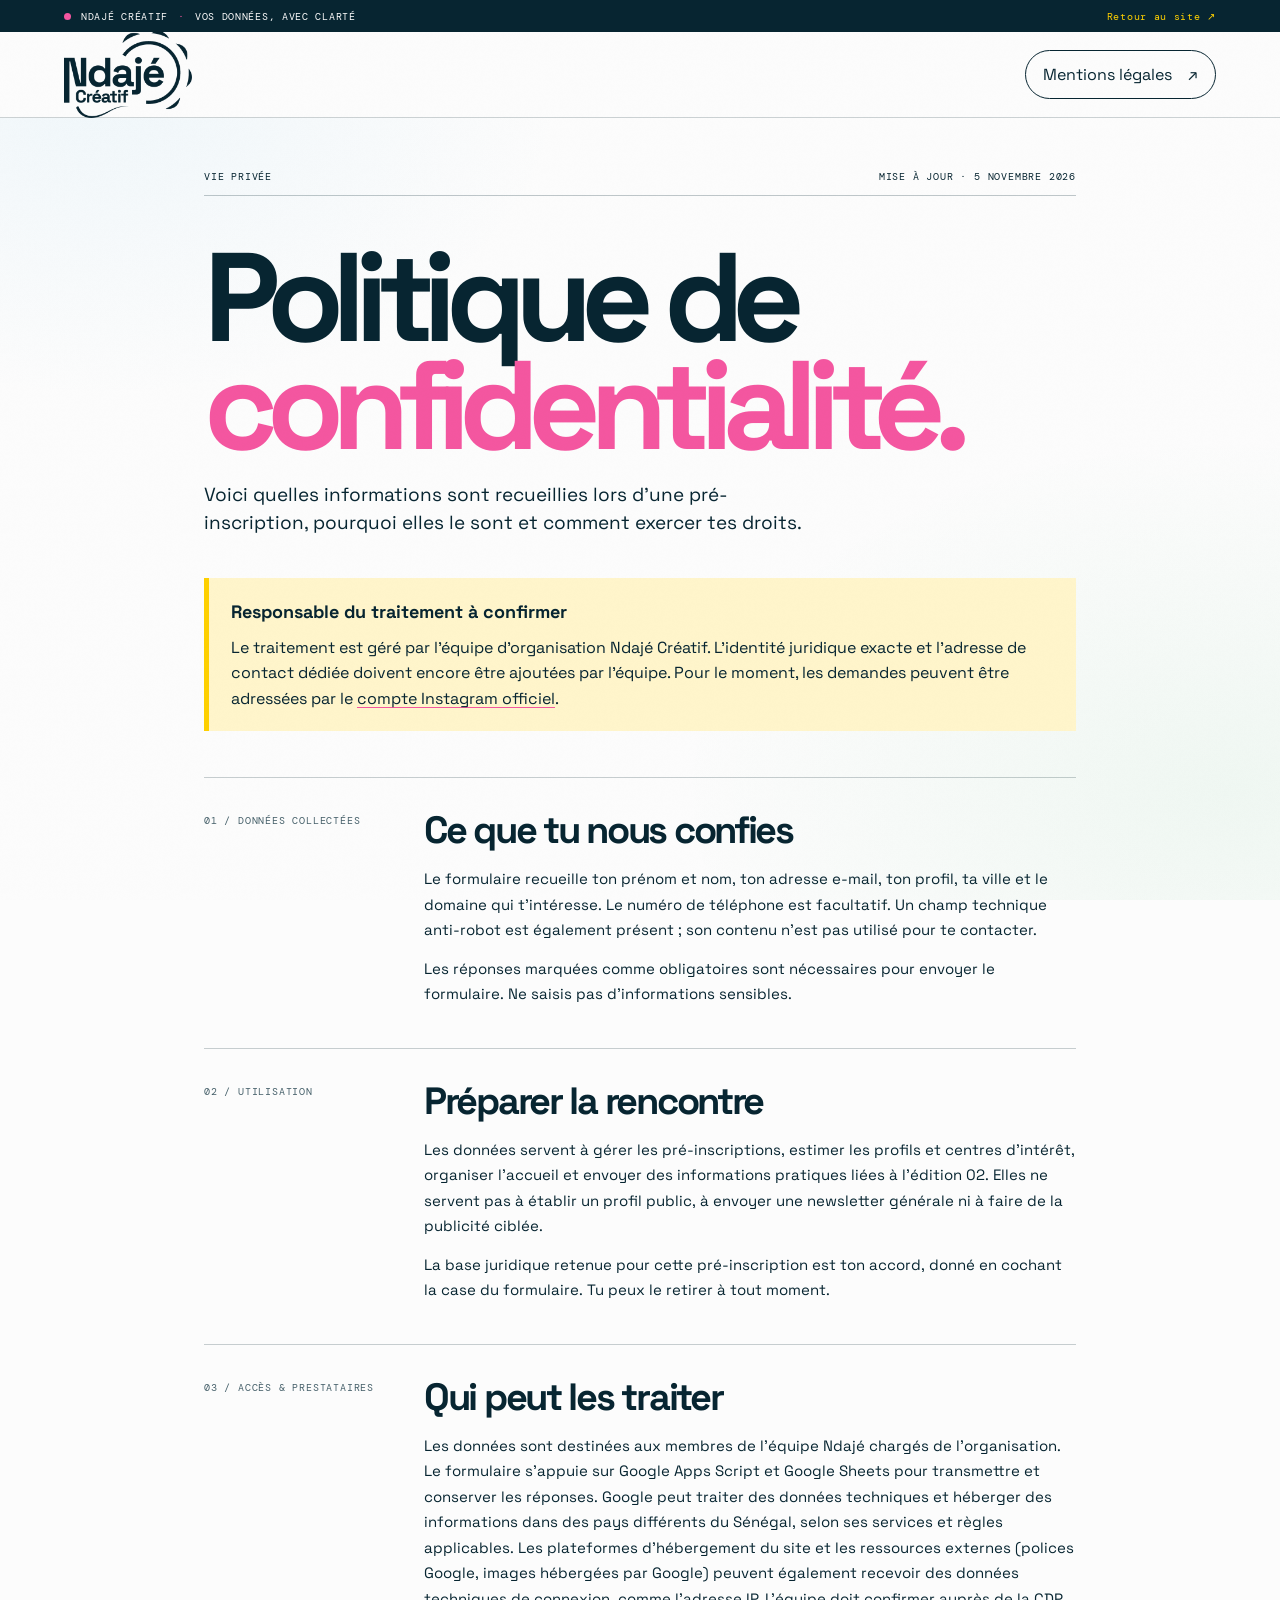
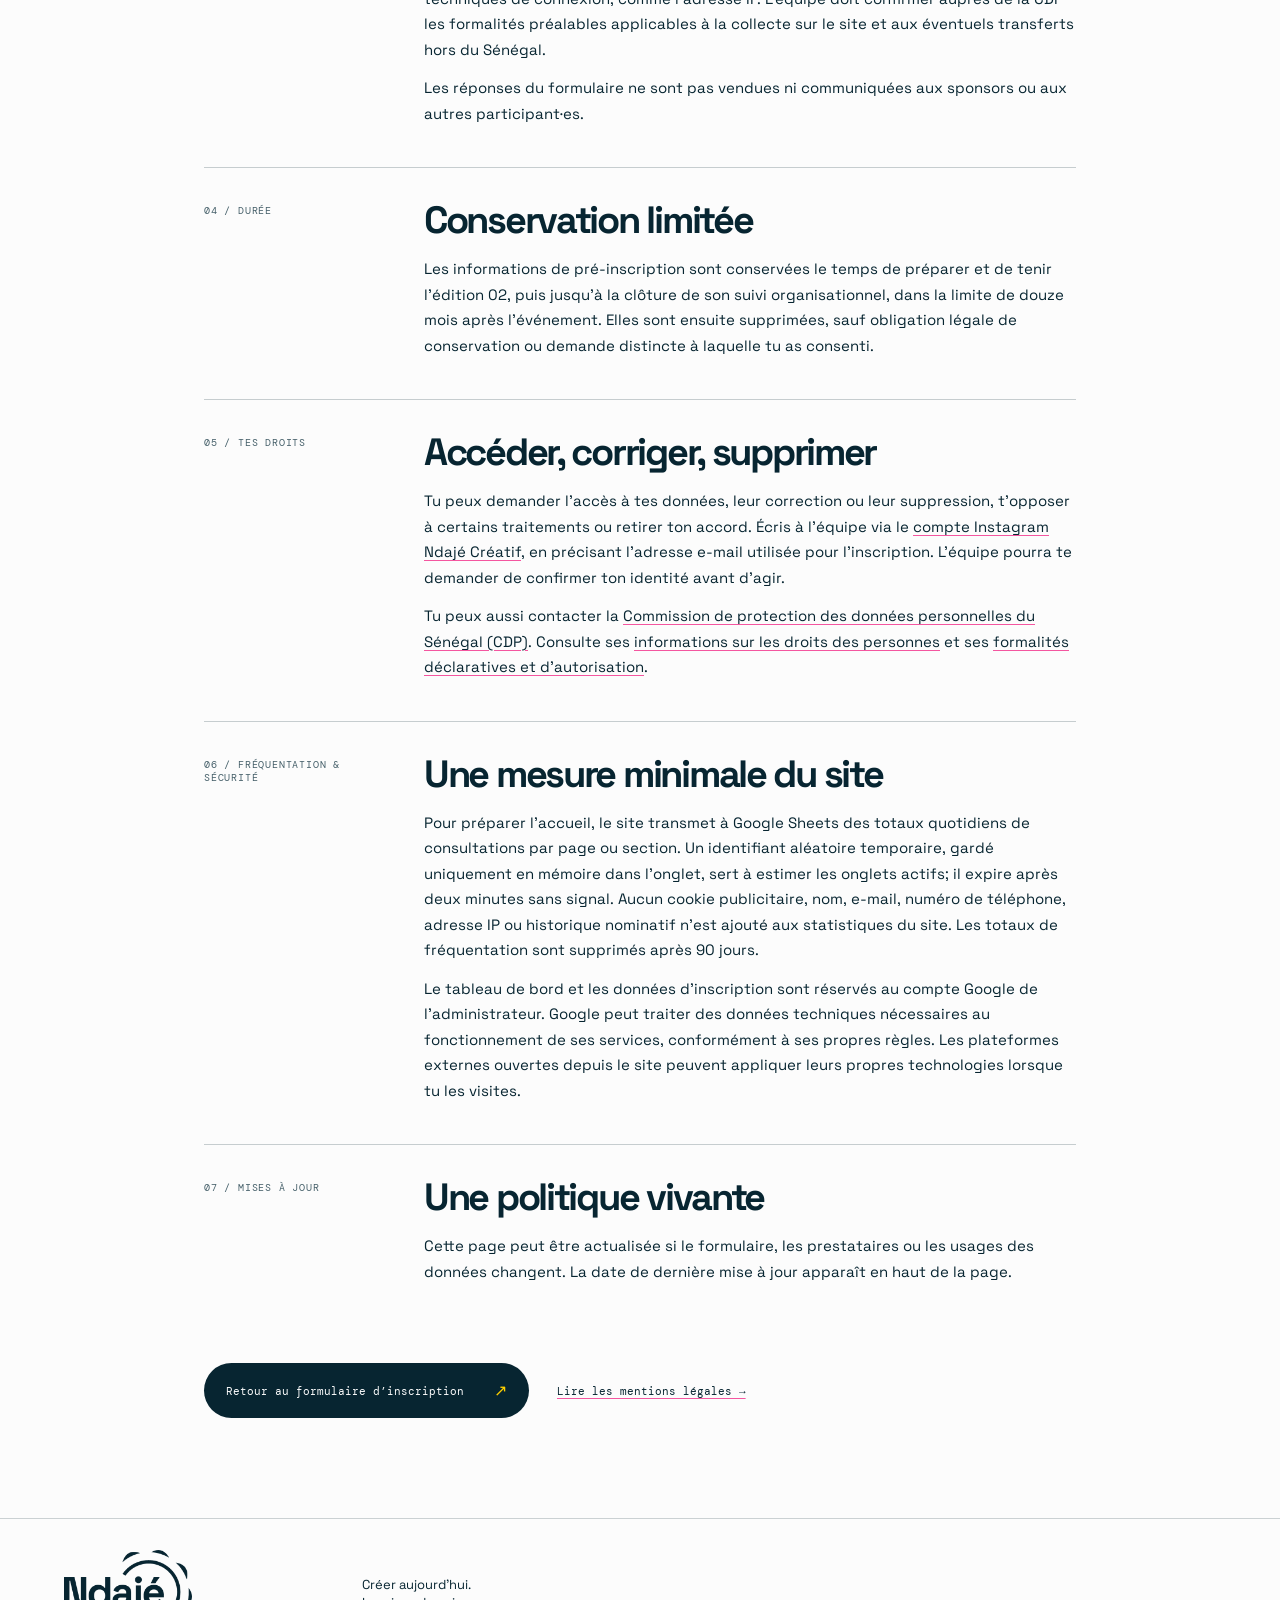
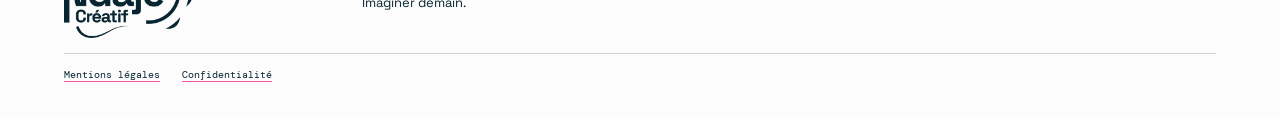
==== commit c8ce3ac1: "Document aggregated analytics and retention in privacy policy" ====
--- a/confidentialite.html
+++ b/confidentialite.html
@@ -18,7 +18,7 @@
   <div class="announcement"><span class="dot"></span> NDAJÉ CRÉATIF <span class="announce-divider">·</span> VOS DONNÉES, AVEC CLARTÉ <a href="index.html">Retour au site ↗</a></div>
   <header class="site-header legal-header"><a class="wordmark" href="index.html" aria-label="Ndajé Créatif, accueil"><img src="assets/ndaje-logo.png" alt="Ndajé Créatif"></a><a class="nav-cta" href="mentions-legales.html">Mentions légales <span aria-hidden="true">↗</span></a></header>
   <main class="legal-main">
-    <div class="legal-kicker"><span>VIE PRIVÉE</span><span>MISE À JOUR · 4 NOVEMBRE 2026</span></div>
+    <div class="legal-kicker"><span>VIE PRIVÉE</span><span>MISE À JOUR · 5 NOVEMBRE 2026</span></div>
     <h1>Politique de<br><em>confidentialité.</em></h1>
     <p class="legal-intro">Voici quelles informations sont recueillies lors d’une pré-inscription, pourquoi elles le sont et comment exercer tes droits.</p>
     <aside class="legal-notice"><strong>Responsable du traitement à confirmer</strong><p>Le traitement est géré par l’équipe d’organisation Ndajé Créatif. L’identité juridique exacte et l’adresse de contact dédiée doivent encore être ajoutées par l’équipe. Pour le moment, les demandes peuvent être adressées par le <a href="https://www.instagram.com/ndajecreatif/" target="_blank" rel="noopener noreferrer">compte Instagram officiel</a>.</p></aside>
@@ -27,7 +27,7 @@
     <section class="legal-block"><span>03 / ACCÈS & PRESTATAIRES</span><div><h2>Qui peut les traiter</h2><p>Les données sont destinées aux membres de l’équipe Ndajé chargés de l’organisation. Le formulaire s’appuie sur Google Apps Script et Google Sheets pour transmettre et conserver les réponses. Google peut traiter des données techniques et héberger des informations dans des pays différents du Sénégal, selon ses services et règles applicables. Les plateformes d’hébergement du site et les ressources externes (polices Google, images hébergées par Google) peuvent également recevoir des données techniques de connexion, comme l’adresse IP. L’équipe doit confirmer auprès de la CDP les formalités préalables applicables à la collecte sur le site et aux éventuels transferts hors du Sénégal.</p><p>Les réponses du formulaire ne sont pas vendues ni communiquées aux sponsors ou aux autres participant·es.</p></div></section>
     <section class="legal-block"><span>04 / DURÉE</span><div><h2>Conservation limitée</h2><p>Les informations de pré-inscription sont conservées le temps de préparer et de tenir l’édition 02, puis jusqu’à la clôture de son suivi organisationnel, dans la limite de douze mois après l’événement. Elles sont ensuite supprimées, sauf obligation légale de conservation ou demande distincte à laquelle tu as consenti.</p></div></section>
     <section class="legal-block"><span>05 / TES DROITS</span><div><h2>Accéder, corriger, supprimer</h2><p>Tu peux demander l’accès à tes données, leur correction ou leur suppression, t’opposer à certains traitements ou retirer ton accord. Écris à l’équipe via le <a href="https://www.instagram.com/ndajecreatif/" target="_blank" rel="noopener noreferrer">compte Instagram Ndajé Créatif</a>, en précisant l’adresse e-mail utilisée pour l’inscription. L’équipe pourra te demander de confirmer ton identité avant d’agir.</p><p>Tu peux aussi contacter la <a href="https://www.cdp.sn/" target="_blank" rel="noopener noreferrer">Commission de protection des données personnelles du Sénégal (CDP)</a>. Consulte ses <a href="https://www.cdp.sn/particulier/comprendre-vos-droits" target="_blank" rel="noopener noreferrer">informations sur les droits des personnes</a> et ses <a href="https://www.cdp.sn/conformite/formalites" target="_blank" rel="noopener noreferrer">formalités déclaratives et d’autorisation</a>.</p></div></section>
-    <section class="legal-block"><span>06 / COOKIES & SÉCURITÉ</span><div><h2>Pas de suivi publicitaire</h2><p>Le code du site n’installe actuellement aucun cookie de mesure d’audience ou de publicité et n’intègre aucun outil de suivi. Les plateformes externes ouvertes depuis le site peuvent appliquer leurs propres technologies lorsque tu les visites.</p><p>L’équipe doit réserver l’accès au tableau d’inscriptions aux personnes chargées de l’organisation et supprimer les données à l’échéance indiquée ci-dessus. Si un outil de mesure d’audience, une publicité ou un nouveau formulaire est ajouté, cette politique devra être revue.</p></div></section>
+    <section class="legal-block"><span>06 / FRÉQUENTATION & SÉCURITÉ</span><div><h2>Une mesure minimale du site</h2><p>Pour préparer l’accueil, le site transmet à Google Sheets des totaux quotidiens de consultations par page ou section. Un identifiant aléatoire temporaire, gardé uniquement en mémoire dans l’onglet, sert à estimer les onglets actifs; il expire après deux minutes sans signal. Aucun cookie publicitaire, nom, e-mail, numéro de téléphone, adresse IP ou historique nominatif n’est ajouté aux statistiques du site. Les totaux de fréquentation sont supprimés après 90 jours.</p><p>Le tableau de bord et les données d’inscription sont réservés au compte Google de l’administrateur. Google peut traiter des données techniques nécessaires au fonctionnement de ses services, conformément à ses propres règles. Les plateformes externes ouvertes depuis le site peuvent appliquer leurs propres technologies lorsque tu les visites.</p></div></section>
     <section class="legal-block"><span>07 / MISES À JOUR</span><div><h2>Une politique vivante</h2><p>Cette page peut être actualisée si le formulaire, les prestataires ou les usages des données changent. La date de dernière mise à jour apparaît en haut de la page.</p></div></section>
     <div class="legal-end"><a class="button-link" href="index.html#inscription">Retour au formulaire d’inscription <span aria-hidden="true">↗</span></a><a class="legal-back" href="mentions-legales.html">Lire les mentions légales →</a></div>
   </main>
--- a/legal.css
+++ b/legal.css
@@ -0,0 +1,26 @@
+.legal-page{--legal-ink:#072531;--legal-paper:#fcfcfc;color:var(--legal-ink)}
+.legal-page .announcement{justify-content:space-between;padding-inline:5vw}
+.legal-page .announcement a{margin-left:auto}
+.legal-header{background:var(--legal-paper)}
+.legal-header .wordmark img,.legal-footer .wordmark img{display:block;width:128px;height:auto}
+.legal-main{max-width:1000px;margin:0 auto;padding:52px 5vw 100px}
+.legal-kicker{display:flex;justify-content:space-between;gap:16px;padding-bottom:12px;border-bottom:1px solid rgba(7,37,49,.25);font:10px var(--mono);letter-spacing:.08em}
+.legal-main h1{font-size:clamp(64px,10vw,126px);line-height:.86;letter-spacing:-.09em;margin:48px 0 20px}
+.legal-main h1 em{font-style:normal;color:var(--pink)}
+.legal-intro{max-width:620px;font-size:19px;line-height:1.5;margin:0 0 40px}
+.legal-notice{background:#fff5cb;border-left:5px solid var(--yellow);padding:20px 22px;margin:0 0 46px;line-height:1.6}
+.legal-notice strong{font-size:18px}.legal-notice p{margin:8px 0 0}
+.legal-main a:not(.button-link){text-decoration:underline;text-decoration-color:var(--pink);text-underline-offset:3px}
+.legal-block{display:grid;grid-template-columns:190px 1fr;gap:30px;padding:28px 0;border-top:1px solid rgba(7,37,49,.22)}
+.legal-block>span{font:10px var(--mono);letter-spacing:.08em;color:#46606a;padding-top:8px}
+.legal-block h2{font-size:clamp(25px,4vw,38px);letter-spacing:-.06em;margin:0 0 12px}
+.legal-block p,.legal-block li{font-size:15px;line-height:1.7}
+.legal-block p{margin:0 0 13px}.legal-block ul{padding-left:20px;margin:10px 0 15px}
+.legal-end{display:flex;align-items:center;gap:28px;flex-wrap:wrap;margin-top:38px}
+.legal-end .button-link{font-size:11px;letter-spacing:0}
+.legal-back{font:11px var(--mono)}
+.legal-footer{border-top:1px solid rgba(7,37,49,.2)}
+.footer-legal{grid-column:1/-1;display:flex;gap:22px;border-top:1px solid var(--line);padding-top:14px;font:10px var(--mono)}
+.footer-legal a{text-decoration:underline;text-decoration-color:var(--pink);text-underline-offset:3px}
+.registration-consent a,.registration-privacy a{text-decoration:underline;text-decoration-color:var(--pink);text-underline-offset:3px}
+@media(max-width:760px){.legal-page .announcement{font-size:7px;gap:6px;padding-inline:6vw}.legal-main{padding:36px 6vw 72px}.legal-kicker{font-size:8px}.legal-main h1{font-size:clamp(57px,15vw,88px);margin:38px 0 17px}.legal-intro{font-size:16px}.legal-block{grid-template-columns:1fr;gap:8px;padding:22px 0}.legal-block>span{font-size:8px}.legal-block p,.legal-block li{font-size:14px}.legal-notice{padding:16px;margin-bottom:34px}.legal-end{align-items:flex-start;flex-direction:column;gap:18px}.legal-end .button-link{max-width:100%;font-size:10px;gap:14px}.legal-header .wordmark img,.legal-footer .wordmark img{width:108px}.footer-legal{gap:18px;font-size:9px}}
